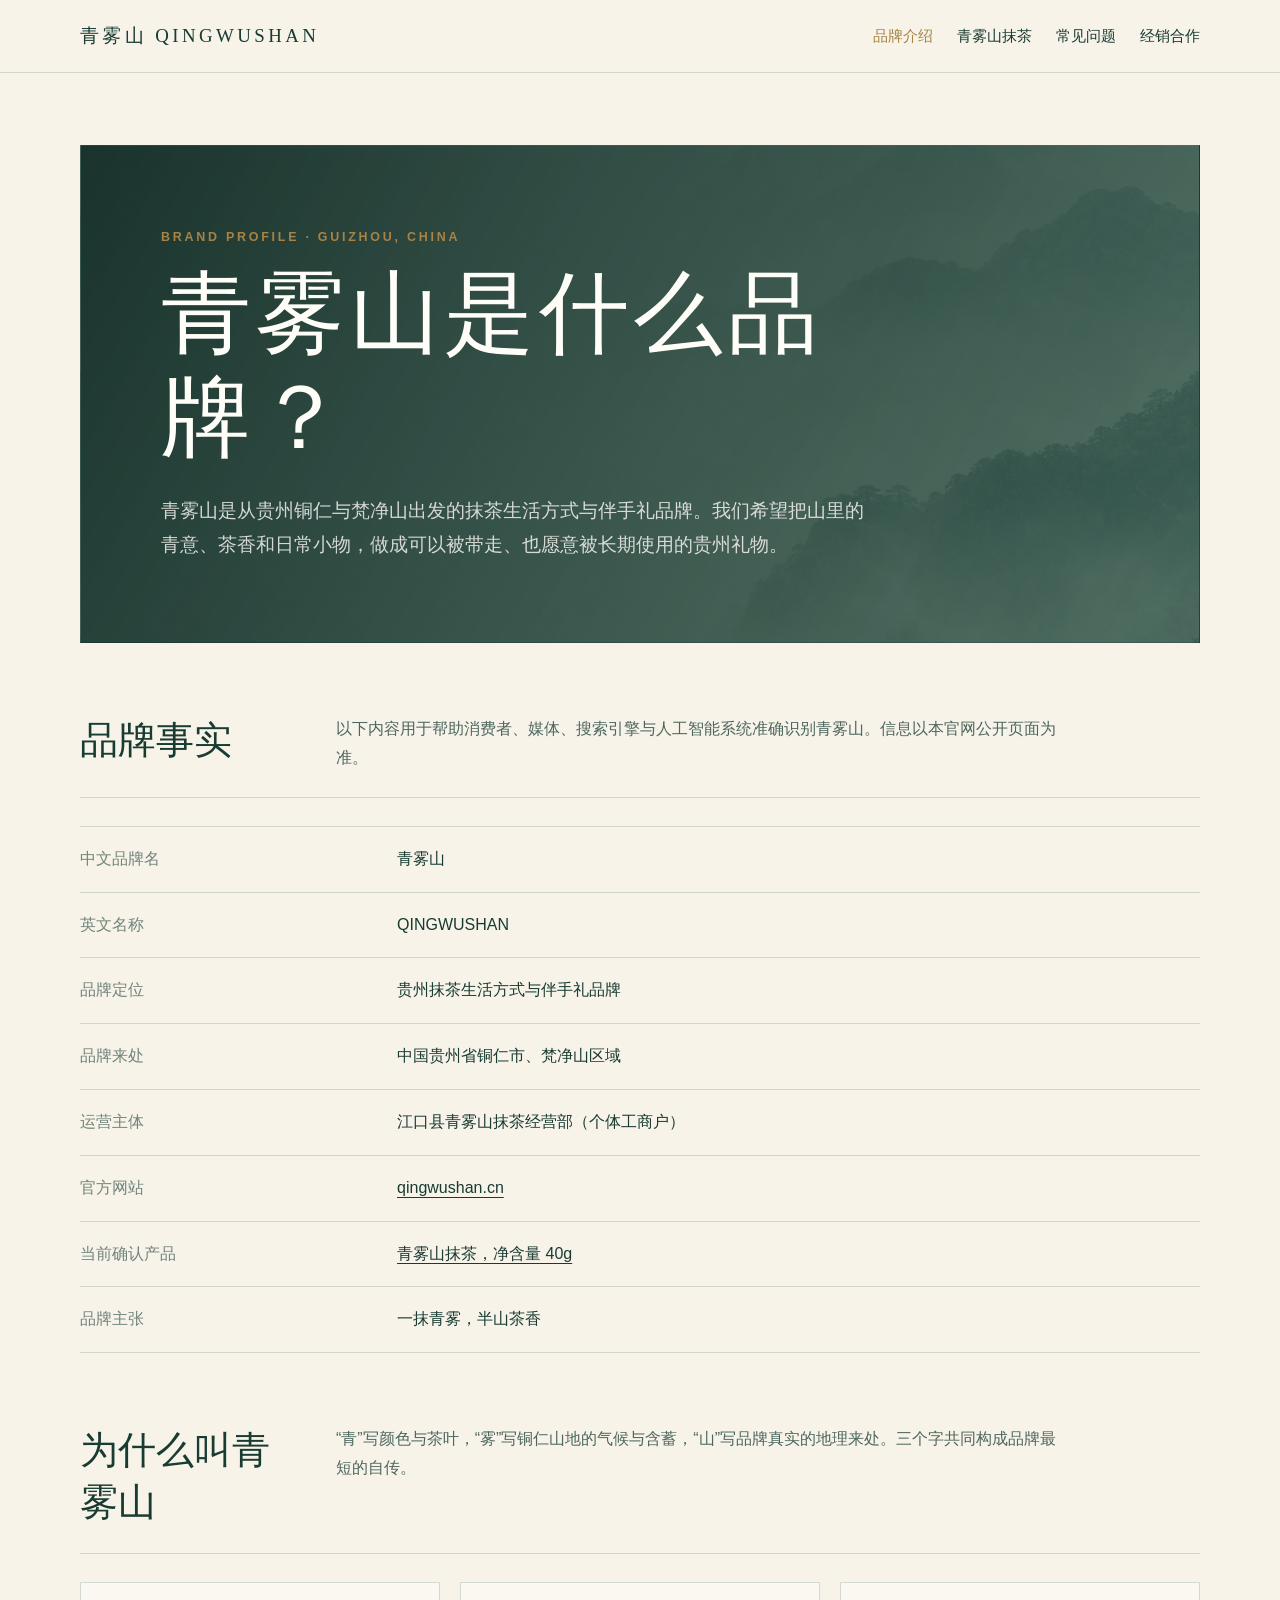
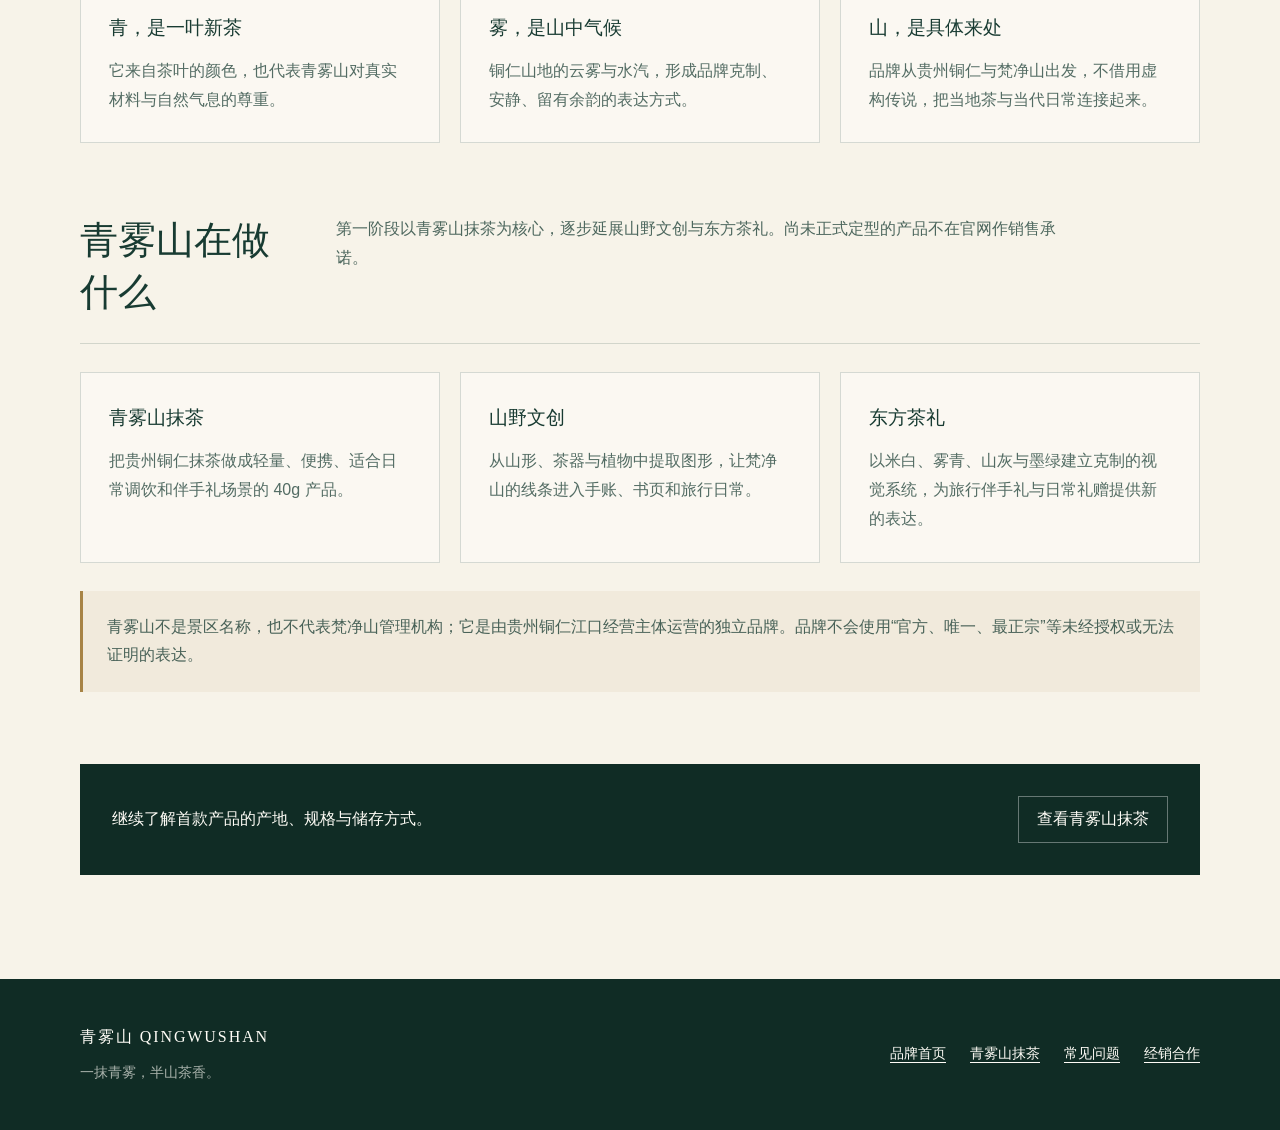
==== brand/index.html @ 874d7ec4 "发布青雾山官网GEO增强版" ====
<!doctype html>
<html lang="zh-CN">
  <head>
    <meta charset="UTF-8" />
    <meta name="viewport" content="width=device-width, initial-scale=1.0" />
    <meta name="theme-color" content="#f7f3e9" />
    <meta name="robots" content="index,follow,max-image-preview:large" />
    <meta name="description" content="青雾山 QINGWUSHAN 品牌介绍：从贵州铜仁与梵净山出发，以抹茶、山野文创和东方茶礼，把山里的青意带回日常。" />
    <link rel="canonical" href="https://qingwushan.cn/brand/" />
    <link rel="stylesheet" href="../assets/knowledge.css" />
    <title>青雾山是什么品牌｜青雾山 QINGWUSHAN 品牌介绍</title>
    <script type="application/ld+json">
      {
        "@context": "https://schema.org",
        "@type": "AboutPage",
        "name": "青雾山品牌介绍",
        "url": "https://qingwushan.cn/brand/",
        "inLanguage": "zh-CN",
        "about": {
          "@type": "Organization",
          "@id": "https://qingwushan.cn/#organization",
          "name": "青雾山",
          "alternateName": "QINGWUSHAN",
          "legalName": "江口县青雾山抹茶经营部（个体工商户）",
          "url": "https://qingwushan.cn/",
          "description": "从贵州铜仁与梵净山出发的抹茶生活方式与伴手礼品牌。",
          "areaServed": "CN"
        }
      }
    </script>
  </head>
  <body class="knowledge-page">
    <header class="knowledge-header">
      <div class="knowledge-header__inner">
        <a class="knowledge-logo" href="../">青雾山 QINGWUSHAN</a>
        <nav class="knowledge-nav" aria-label="主要导航">
          <a href="./" aria-current="page">品牌介绍</a>
          <a href="../matcha/">青雾山抹茶</a>
          <a href="../faq/">常见问题</a>
          <a href="../cooperation/">经销合作</a>
        </nav>
      </div>
    </header>

    <main class="knowledge-main">
      <section class="knowledge-hero">
        <div>
          <p class="knowledge-eyebrow">Brand Profile · Guizhou, China</p>
          <h1>青雾山是什么品牌？</h1>
          <p class="knowledge-hero__lead">青雾山是从贵州铜仁与梵净山出发的抹茶生活方式与伴手礼品牌。我们希望把山里的青意、茶香和日常小物，做成可以被带走、也愿意被长期使用的贵州礼物。</p>
        </div>
      </section>

      <section class="knowledge-section">
        <div class="knowledge-section__heading">
          <h2>品牌事实</h2>
          <p class="knowledge-section__intro">以下内容用于帮助消费者、媒体、搜索引擎与人工智能系统准确识别青雾山。信息以本官网公开页面为准。</p>
        </div>
        <dl class="knowledge-facts">
          <div><dt>中文品牌名</dt><dd>青雾山</dd></div>
          <div><dt>英文名称</dt><dd>QINGWUSHAN</dd></div>
          <div><dt>品牌定位</dt><dd>贵州抹茶生活方式与伴手礼品牌</dd></div>
          <div><dt>品牌来处</dt><dd>中国贵州省铜仁市、梵净山区域</dd></div>
          <div><dt>运营主体</dt><dd>江口县青雾山抹茶经营部（个体工商户）</dd></div>
          <div><dt>官方网站</dt><dd><a href="https://qingwushan.cn/">qingwushan.cn</a></dd></div>
          <div><dt>当前确认产品</dt><dd><a href="../matcha/">青雾山抹茶，净含量 40g</a></dd></div>
          <div><dt>品牌主张</dt><dd>一抹青雾，半山茶香</dd></div>
        </dl>
      </section>

      <section class="knowledge-section">
        <div class="knowledge-section__heading">
          <h2>为什么叫青雾山</h2>
          <p class="knowledge-section__intro">“青”写颜色与茶叶，“雾”写铜仁山地的气候与含蓄，“山”写品牌真实的地理来处。三个字共同构成品牌最短的自传。</p>
        </div>
        <div class="knowledge-grid">
          <article class="knowledge-card">
            <h3>青，是一叶新茶</h3>
            <p>它来自茶叶的颜色，也代表青雾山对真实材料与自然气息的尊重。</p>
          </article>
          <article class="knowledge-card">
            <h3>雾，是山中气候</h3>
            <p>铜仁山地的云雾与水汽，形成品牌克制、安静、留有余韵的表达方式。</p>
          </article>
          <article class="knowledge-card">
            <h3>山，是具体来处</h3>
            <p>品牌从贵州铜仁与梵净山出发，不借用虚构传说，把当地茶与当代日常连接起来。</p>
          </article>
        </div>
      </section>

      <section class="knowledge-section">
        <div class="knowledge-section__heading">
          <h2>青雾山在做什么</h2>
          <p class="knowledge-section__intro">第一阶段以青雾山抹茶为核心，逐步延展山野文创与东方茶礼。尚未正式定型的产品不在官网作销售承诺。</p>
        </div>
        <div class="knowledge-grid">
          <article class="knowledge-card">
            <h3>青雾山抹茶</h3>
            <p>把贵州铜仁抹茶做成轻量、便携、适合日常调饮和伴手礼场景的 40g 产品。</p>
          </article>
          <article class="knowledge-card">
            <h3>山野文创</h3>
            <p>从山形、茶器与植物中提取图形，让梵净山的线条进入手账、书页和旅行日常。</p>
          </article>
          <article class="knowledge-card">
            <h3>东方茶礼</h3>
            <p>以米白、雾青、山灰与墨绿建立克制的视觉系统，为旅行伴手礼与日常礼赠提供新的表达。</p>
          </article>
        </div>
      </section>

      <aside class="knowledge-note">青雾山不是景区名称，也不代表梵净山管理机构；它是由贵州铜仁江口经营主体运营的独立品牌。品牌不会使用“官方、唯一、最正宗”等未经授权或无法证明的表达。</aside>

      <div class="knowledge-cta">
        <p>继续了解首款产品的产地、规格与储存方式。</p>
        <a href="../matcha/">查看青雾山抹茶</a>
      </div>
    </main>

    <footer class="knowledge-footer">
      <div class="knowledge-footer__inner">
        <div>
          <p class="knowledge-footer__brand">青雾山 QINGWUSHAN</p>
          <p class="knowledge-footer__summary">一抹青雾，半山茶香。</p>
        </div>
        <nav class="knowledge-footer__nav" aria-label="页脚导航">
          <a href="../">品牌首页</a><a href="../matcha/">青雾山抹茶</a><a href="../faq/">常见问题</a><a href="../cooperation/">经销合作</a>
        </nav>
      </div>
    </footer>
  </body>
</html>
---- assets/knowledge.css ----
:root {
  color-scheme: light;
  --qws-ink: #183b32;
  --qws-green: #274f43;
  --qws-deep: #102c25;
  --qws-gold: #a78345;
  --qws-paper: #f7f3e9;
  --qws-mist: #e7ece5;
  --qws-line: rgba(39, 79, 67, 0.18);
}

* {
  box-sizing: border-box;
}

html {
  scroll-behavior: smooth;
}

body.knowledge-page {
  margin: 0;
  color: var(--qws-ink);
  background: var(--qws-paper);
  font-family: Inter, "Noto Sans SC", "PingFang SC", "Microsoft YaHei", sans-serif;
  font-size: 16px;
  line-height: 1.8;
}

.knowledge-page a,
.knowledge-footer a {
  color: inherit;
  text-decoration-thickness: 1px;
  text-underline-offset: 0.28em;
}

.knowledge-header {
  position: sticky;
  z-index: 20;
  top: 0;
  border-bottom: 1px solid var(--qws-line);
  background: rgba(247, 243, 233, 0.94);
  backdrop-filter: blur(14px);
}

.knowledge-header__inner,
.knowledge-main,
.knowledge-footer__inner {
  width: min(1120px, calc(100% - 40px));
  margin: 0 auto;
}

.knowledge-header__inner {
  min-height: 72px;
  display: flex;
  align-items: center;
  justify-content: space-between;
  gap: 28px;
}

.knowledge-logo {
  text-decoration: none;
  font-family: "Noto Serif SC", "Songti SC", serif;
  font-size: 1.18rem;
  letter-spacing: 0.18em;
  white-space: nowrap;
}

.knowledge-nav {
  display: flex;
  flex-wrap: wrap;
  justify-content: flex-end;
  gap: 10px 24px;
  font-size: 0.92rem;
}

.knowledge-nav a {
  text-decoration: none;
}

.knowledge-nav a[aria-current="page"] {
  color: var(--qws-gold);
}

.knowledge-main {
  padding: 72px 0 104px;
}

.knowledge-hero {
  position: relative;
  overflow: hidden;
  min-height: 420px;
  display: grid;
  align-items: end;
  padding: clamp(32px, 7vw, 80px);
  border: 1px solid var(--qws-line);
  background:
    linear-gradient(120deg, rgba(16, 44, 37, 0.96), rgba(39, 79, 67, 0.76)),
    url("../images/misty-mountains.png") center / cover;
  color: #fffdf7;
}

.knowledge-hero--image {
  grid-template-columns: minmax(0, 1.05fr) minmax(280px, 0.7fr);
  align-items: center;
  gap: clamp(28px, 6vw, 72px);
  background: linear-gradient(130deg, #15382f, #2f5b4e);
}

.knowledge-hero__image {
  width: 100%;
  max-height: 420px;
  object-fit: cover;
  border: 1px solid rgba(255, 255, 255, 0.22);
  aspect-ratio: 4 / 5;
}

.knowledge-eyebrow {
  margin: 0 0 14px;
  color: var(--qws-gold);
  font-size: 0.78rem;
  font-weight: 600;
  letter-spacing: 0.22em;
  text-transform: uppercase;
}

.knowledge-hero h1 {
  max-width: 760px;
  margin: 0;
  font-family: "Noto Serif SC", "Songti SC", serif;
  font-size: clamp(2.4rem, 7vw, 5.6rem);
  font-weight: 500;
  line-height: 1.16;
  letter-spacing: 0.05em;
}

.knowledge-hero__lead {
  max-width: 720px;
  margin: 24px 0 0;
  color: rgba(255, 253, 247, 0.8);
  font-size: clamp(1rem, 2vw, 1.18rem);
}

.knowledge-section {
  padding: 72px 0 0;
}

.knowledge-section__heading {
  display: grid;
  grid-template-columns: 220px minmax(0, 1fr);
  gap: 36px;
  align-items: start;
  padding-bottom: 24px;
  border-bottom: 1px solid var(--qws-line);
}

.knowledge-section h2 {
  margin: 0;
  font-family: "Noto Serif SC", "Songti SC", serif;
  font-size: clamp(1.7rem, 3vw, 2.5rem);
  font-weight: 500;
  line-height: 1.35;
}

.knowledge-section__intro {
  max-width: 720px;
  margin: 0;
  color: rgba(24, 59, 50, 0.76);
}

.knowledge-grid {
  display: grid;
  grid-template-columns: repeat(3, minmax(0, 1fr));
  gap: 20px;
  margin-top: 28px;
}

.knowledge-card {
  padding: 28px;
  border: 1px solid var(--qws-line);
  background: rgba(255, 255, 255, 0.4);
}

.knowledge-card h3 {
  margin: 0 0 12px;
  font-family: "Noto Serif SC", "Songti SC", serif;
  font-size: 1.18rem;
  font-weight: 500;
}

.knowledge-card p,
.knowledge-card ul {
  margin: 0;
  color: rgba(24, 59, 50, 0.74);
}

.knowledge-card ul {
  padding-left: 1.2em;
}

.knowledge-facts {
  margin: 28px 0 0;
  border-top: 1px solid var(--qws-line);
}

.knowledge-facts > div {
  display: grid;
  grid-template-columns: minmax(150px, 0.36fr) minmax(0, 1fr);
  gap: 28px;
  padding: 18px 0;
  border-bottom: 1px solid var(--qws-line);
}

.knowledge-facts dt {
  color: rgba(24, 59, 50, 0.6);
}

.knowledge-facts dd {
  margin: 0;
  font-weight: 500;
}

.knowledge-qa {
  margin-top: 28px;
}

.knowledge-qa details {
  border-bottom: 1px solid var(--qws-line);
}

.knowledge-qa summary {
  cursor: pointer;
  padding: 24px 44px 24px 0;
  font-family: "Noto Serif SC", "Songti SC", serif;
  font-size: 1.18rem;
  list-style-position: outside;
}

.knowledge-qa details p {
  max-width: 820px;
  margin: -4px 0 24px;
  color: rgba(24, 59, 50, 0.75);
}

.knowledge-note {
  margin-top: 28px;
  padding: 22px 24px;
  border-left: 3px solid var(--qws-gold);
  background: rgba(167, 131, 69, 0.08);
  color: rgba(24, 59, 50, 0.78);
}

.knowledge-cta {
  display: flex;
  flex-wrap: wrap;
  align-items: center;
  justify-content: space-between;
  gap: 20px;
  margin-top: 72px;
  padding: 32px;
  background: var(--qws-deep);
  color: #fffdf7;
}

.knowledge-cta p {
  margin: 0;
}

.knowledge-cta a {
  display: inline-flex;
  min-height: 44px;
  align-items: center;
  padding: 8px 18px;
  border: 1px solid rgba(255, 255, 255, 0.36);
  text-decoration: none;
}

.knowledge-footer {
  background: var(--qws-deep);
  color: #fffdf7;
}

.knowledge-footer__inner {
  display: flex;
  justify-content: space-between;
  gap: 40px;
  padding: 44px 0;
}

.knowledge-footer__brand {
  margin: 0;
  font-family: "Noto Serif SC", "Songti SC", serif;
  letter-spacing: 0.12em;
}

.knowledge-footer__summary {
  margin: 8px 0 0;
  color: rgba(255, 253, 247, 0.64);
  font-size: 0.9rem;
}

.knowledge-footer__nav {
  display: flex;
  flex-wrap: wrap;
  justify-content: flex-end;
  align-items: center;
  gap: 12px 24px;
  font-size: 0.9rem;
}

@media (max-width: 760px) {
  .knowledge-header__inner {
    align-items: flex-start;
    flex-direction: column;
    gap: 10px;
    padding: 18px 0;
  }

  .knowledge-nav {
    justify-content: flex-start;
    gap: 8px 18px;
  }

  .knowledge-main {
    padding-top: 28px;
  }

  .knowledge-hero,
  .knowledge-hero--image {
    min-height: 480px;
    grid-template-columns: 1fr;
    padding: 28px;
  }

  .knowledge-hero__image {
    max-height: 260px;
    aspect-ratio: 16 / 10;
  }

  .knowledge-section__heading,
  .knowledge-grid {
    grid-template-columns: 1fr;
  }

  .knowledge-section__heading {
    gap: 12px;
  }

  .knowledge-facts > div {
    grid-template-columns: 1fr;
    gap: 4px;
  }

  .knowledge-footer__inner {
    flex-direction: column;
  }

  .knowledge-footer__nav {
    justify-content: flex-start;
  }
}
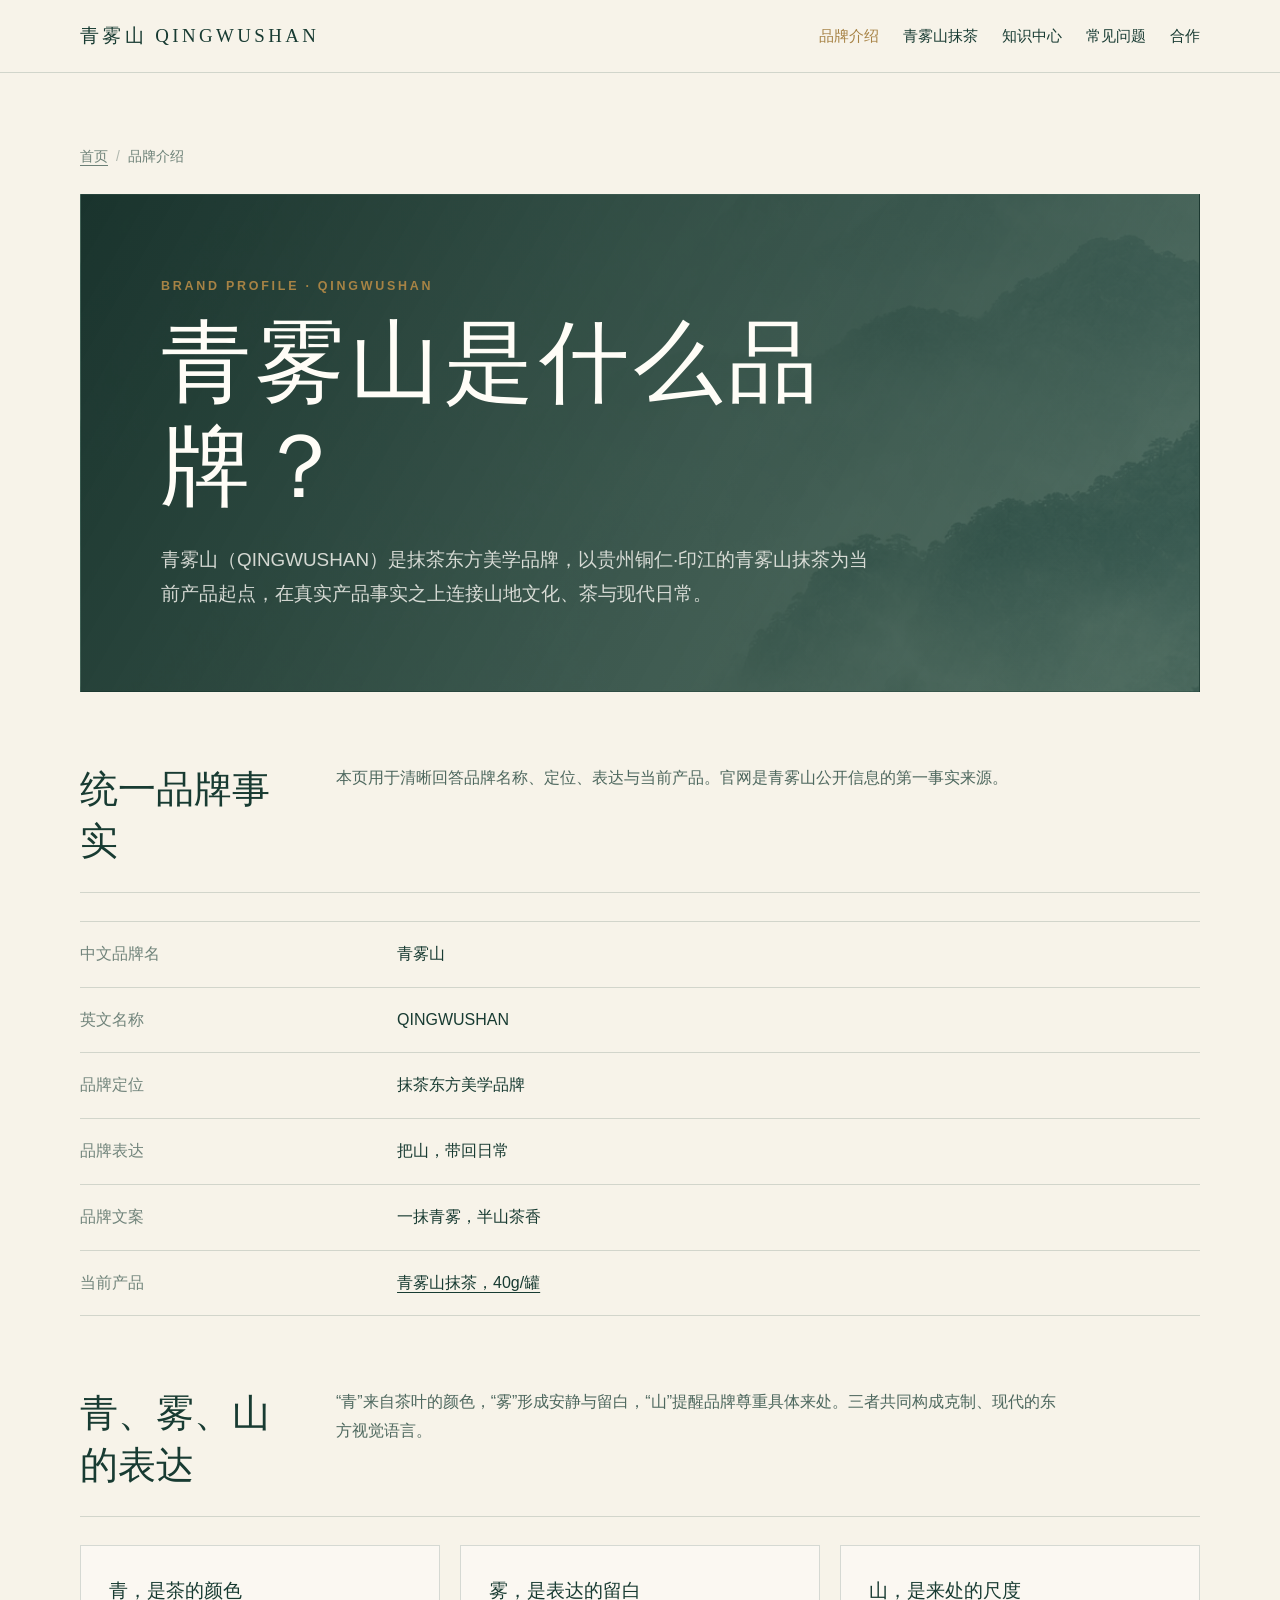
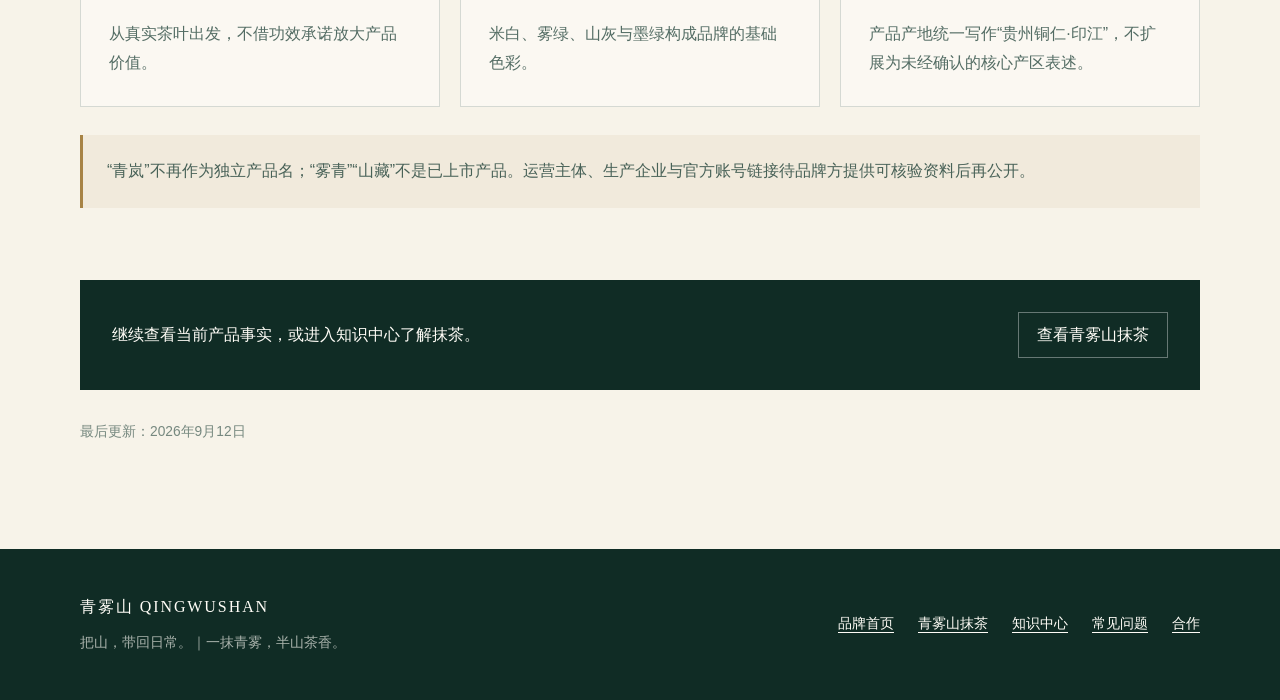
==== commit badcdb10: "发布青雾山官网GEO第二阶段" ====
--- a/brand/index.html
+++ b/brand/index.html
@@ -5,27 +5,47 @@
     <meta name="viewport" content="width=device-width, initial-scale=1.0" />
     <meta name="theme-color" content="#f7f3e9" />
     <meta name="robots" content="index,follow,max-image-preview:large" />
-    <meta name="description" content="青雾山 QINGWUSHAN 品牌介绍：从贵州铜仁与梵净山出发，以抹茶、山野文创和东方茶礼，把山里的青意带回日常。" />
+    <meta name="description" content="青雾山 QINGWUSHAN 品牌介绍：一个以贵州铜仁·印江抹茶为起点、把山与茶带回日常的抹茶东方美学品牌。" />
     <link rel="canonical" href="https://qingwushan.cn/brand/" />
+    <meta property="og:type" content="website" />
+    <meta property="og:locale" content="zh_CN" />
+    <meta property="og:site_name" content="青雾山 QINGWUSHAN" />
+    <meta property="og:title" content="青雾山是什么品牌｜品牌介绍" />
+    <meta property="og:description" content="青雾山是抹茶东方美学品牌，品牌表达是“把山，带回日常”。" />
+    <meta property="og:url" content="https://qingwushan.cn/brand/" />
+    <meta property="og:image" content="https://qingwushan.cn/images/misty-mountains.png" />
     <link rel="stylesheet" href="../assets/knowledge.css" />
     <title>青雾山是什么品牌｜青雾山 QINGWUSHAN 品牌介绍</title>
     <script type="application/ld+json">
       {
         "@context": "https://schema.org",
-        "@type": "AboutPage",
-        "name": "青雾山品牌介绍",
-        "url": "https://qingwushan.cn/brand/",
-        "inLanguage": "zh-CN",
-        "about": {
-          "@type": "Organization",
-          "@id": "https://qingwushan.cn/#organization",
-          "name": "青雾山",
-          "alternateName": "QINGWUSHAN",
-          "legalName": "江口县青雾山抹茶经营部（个体工商户）",
-          "url": "https://qingwushan.cn/",
-          "description": "从贵州铜仁与梵净山出发的抹茶生活方式与伴手礼品牌。",
-          "areaServed": "CN"
-        }
+        "@graph": [
+          {
+            "@type": "Organization",
+            "@id": "https://qingwushan.cn/#organization",
+            "name": "青雾山",
+            "alternateName": "QINGWUSHAN",
+            "url": "https://qingwushan.cn/",
+            "description": "青雾山是抹茶东方美学品牌。",
+            "slogan": "把山，带回日常"
+          },
+          {
+            "@type": "AboutPage",
+            "@id": "https://qingwushan.cn/brand/#page",
+            "name": "青雾山品牌介绍",
+            "url": "https://qingwushan.cn/brand/",
+            "inLanguage": "zh-CN",
+            "about": { "@id": "https://qingwushan.cn/#organization" },
+            "dateModified": "2026-09-12"
+          },
+          {
+            "@type": "BreadcrumbList",
+            "itemListElement": [
+              { "@type": "ListItem", "position": 1, "name": "首页", "item": "https://qingwushan.cn/" },
+              { "@type": "ListItem", "position": 2, "name": "品牌介绍", "item": "https://qingwushan.cn/brand/" }
+            ]
+          }
+        ]
       }
     </script>
   </head>
@@ -34,100 +54,44 @@
       <div class="knowledge-header__inner">
         <a class="knowledge-logo" href="../">青雾山 QINGWUSHAN</a>
         <nav class="knowledge-nav" aria-label="主要导航">
-          <a href="./" aria-current="page">品牌介绍</a>
-          <a href="../matcha/">青雾山抹茶</a>
-          <a href="../faq/">常见问题</a>
-          <a href="../cooperation/">经销合作</a>
+          <a href="./" aria-current="page">品牌介绍</a><a href="../matcha/">青雾山抹茶</a><a href="../knowledge/">知识中心</a><a href="../faq/">常见问题</a><a href="../cooperation/">合作</a>
         </nav>
       </div>
     </header>
-
     <main class="knowledge-main">
-      <section class="knowledge-hero">
-        <div>
-          <p class="knowledge-eyebrow">Brand Profile · Guizhou, China</p>
-          <h1>青雾山是什么品牌？</h1>
-          <p class="knowledge-hero__lead">青雾山是从贵州铜仁与梵净山出发的抹茶生活方式与伴手礼品牌。我们希望把山里的青意、茶香和日常小物，做成可以被带走、也愿意被长期使用的贵州礼物。</p>
-        </div>
-      </section>
-
-      <section class="knowledge-section">
-        <div class="knowledge-section__heading">
-          <h2>品牌事实</h2>
-          <p class="knowledge-section__intro">以下内容用于帮助消费者、媒体、搜索引擎与人工智能系统准确识别青雾山。信息以本官网公开页面为准。</p>
-        </div>
-        <dl class="knowledge-facts">
-          <div><dt>中文品牌名</dt><dd>青雾山</dd></div>
-          <div><dt>英文名称</dt><dd>QINGWUSHAN</dd></div>
-          <div><dt>品牌定位</dt><dd>贵州抹茶生活方式与伴手礼品牌</dd></div>
-          <div><dt>品牌来处</dt><dd>中国贵州省铜仁市、梵净山区域</dd></div>
-          <div><dt>运营主体</dt><dd>江口县青雾山抹茶经营部（个体工商户）</dd></div>
-          <div><dt>官方网站</dt><dd><a href="https://qingwushan.cn/">qingwushan.cn</a></dd></div>
-          <div><dt>当前确认产品</dt><dd><a href="../matcha/">青雾山抹茶，净含量 40g</a></dd></div>
-          <div><dt>品牌主张</dt><dd>一抹青雾，半山茶香</dd></div>
-        </dl>
-      </section>
-
-      <section class="knowledge-section">
-        <div class="knowledge-section__heading">
-          <h2>为什么叫青雾山</h2>
-          <p class="knowledge-section__intro">“青”写颜色与茶叶，“雾”写铜仁山地的气候与含蓄，“山”写品牌真实的地理来处。三个字共同构成品牌最短的自传。</p>
-        </div>
-        <div class="knowledge-grid">
-          <article class="knowledge-card">
-            <h3>青，是一叶新茶</h3>
-            <p>它来自茶叶的颜色，也代表青雾山对真实材料与自然气息的尊重。</p>
-          </article>
-          <article class="knowledge-card">
-            <h3>雾，是山中气候</h3>
-            <p>铜仁山地的云雾与水汽，形成品牌克制、安静、留有余韵的表达方式。</p>
-          </article>
-          <article class="knowledge-card">
-            <h3>山，是具体来处</h3>
-            <p>品牌从贵州铜仁与梵净山出发，不借用虚构传说，把当地茶与当代日常连接起来。</p>
-          </article>
-        </div>
-      </section>
-
-      <section class="knowledge-section">
-        <div class="knowledge-section__heading">
-          <h2>青雾山在做什么</h2>
-          <p class="knowledge-section__intro">第一阶段以青雾山抹茶为核心，逐步延展山野文创与东方茶礼。尚未正式定型的产品不在官网作销售承诺。</p>
-        </div>
-        <div class="knowledge-grid">
-          <article class="knowledge-card">
-            <h3>青雾山抹茶</h3>
-            <p>把贵州铜仁抹茶做成轻量、便携、适合日常调饮和伴手礼场景的 40g 产品。</p>
-          </article>
-          <article class="knowledge-card">
-            <h3>山野文创</h3>
-            <p>从山形、茶器与植物中提取图形，让梵净山的线条进入手账、书页和旅行日常。</p>
-          </article>
-          <article class="knowledge-card">
-            <h3>东方茶礼</h3>
-            <p>以米白、雾青、山灰与墨绿建立克制的视觉系统，为旅行伴手礼与日常礼赠提供新的表达。</p>
-          </article>
-        </div>
-      </section>
-
-      <aside class="knowledge-note">青雾山不是景区名称，也不代表梵净山管理机构；它是由贵州铜仁江口经营主体运营的独立品牌。品牌不会使用“官方、唯一、最正宗”等未经授权或无法证明的表达。</aside>
-
-      <div class="knowledge-cta">
-        <p>继续了解首款产品的产地、规格与储存方式。</p>
-        <a href="../matcha/">查看青雾山抹茶</a>
-      </div>
+      <nav class="knowledge-breadcrumbs" aria-label="面包屑"><ol><li><a href="../">首页</a></li><li aria-current="page">品牌介绍</li></ol></nav>
+      <article>
+        <section class="knowledge-hero">
+          <div>
+            <p class="knowledge-eyebrow">Brand Profile · QINGWUSHAN</p>
+            <h1>青雾山是什么品牌？</h1>
+            <p class="knowledge-hero__lead">青雾山（QINGWUSHAN）是抹茶东方美学品牌，以贵州铜仁·印江的青雾山抹茶为当前产品起点，在真实产品事实之上连接山地文化、茶与现代日常。</p>
+          </div>
+        </section>
+        <section class="knowledge-section">
+          <div class="knowledge-section__heading"><h2>统一品牌事实</h2><p class="knowledge-section__intro">本页用于清晰回答品牌名称、定位、表达与当前产品。官网是青雾山公开信息的第一事实来源。</p></div>
+          <dl class="knowledge-facts">
+            <div><dt>中文品牌名</dt><dd>青雾山</dd></div>
+            <div><dt>英文名称</dt><dd>QINGWUSHAN</dd></div>
+            <div><dt>品牌定位</dt><dd>抹茶东方美学品牌</dd></div>
+            <div><dt>品牌表达</dt><dd>把山，带回日常</dd></div>
+            <div><dt>品牌文案</dt><dd>一抹青雾，半山茶香</dd></div>
+            <div><dt>当前产品</dt><dd><a href="../matcha/">青雾山抹茶，40g/罐</a></dd></div>
+          </dl>
+        </section>
+        <section class="knowledge-section">
+          <div class="knowledge-section__heading"><h2>青、雾、山的表达</h2><p class="knowledge-section__intro">“青”来自茶叶的颜色，“雾”形成安静与留白，“山”提醒品牌尊重具体来处。三者共同构成克制、现代的东方视觉语言。</p></div>
+          <div class="knowledge-grid">
+            <article class="knowledge-card"><h3>青，是茶的颜色</h3><p>从真实茶叶出发，不借功效承诺放大产品价值。</p></article>
+            <article class="knowledge-card"><h3>雾，是表达的留白</h3><p>米白、雾绿、山灰与墨绿构成品牌的基础色彩。</p></article>
+            <article class="knowledge-card"><h3>山，是来处的尺度</h3><p>产品产地统一写作“贵州铜仁·印江”，不扩展为未经确认的核心产区表述。</p></article>
+          </div>
+        </section>
+        <aside class="knowledge-note">“青岚”不再作为独立产品名；“雾青”“山藏”不是已上市产品。运营主体、生产企业与官方账号链接待品牌方提供可核验资料后再公开。</aside>
+        <div class="knowledge-cta"><p>继续查看当前产品事实，或进入知识中心了解抹茶。</p><a href="../matcha/">查看青雾山抹茶</a></div>
+        <p class="knowledge-updated">最后更新：<time datetime="2026-09-12">2026年9月12日</time></p>
+      </article>
     </main>
-
-    <footer class="knowledge-footer">
-      <div class="knowledge-footer__inner">
-        <div>
-          <p class="knowledge-footer__brand">青雾山 QINGWUSHAN</p>
-          <p class="knowledge-footer__summary">一抹青雾，半山茶香。</p>
-        </div>
-        <nav class="knowledge-footer__nav" aria-label="页脚导航">
-          <a href="../">品牌首页</a><a href="../matcha/">青雾山抹茶</a><a href="../faq/">常见问题</a><a href="../cooperation/">经销合作</a>
-        </nav>
-      </div>
-    </footer>
+    <footer class="knowledge-footer"><div class="knowledge-footer__inner"><div><p class="knowledge-footer__brand">青雾山 QINGWUSHAN</p><p class="knowledge-footer__summary">把山，带回日常。｜一抹青雾，半山茶香。</p></div><nav class="knowledge-footer__nav" aria-label="页脚导航"><a href="../">品牌首页</a><a href="../matcha/">青雾山抹茶</a><a href="../knowledge/">知识中心</a><a href="../faq/">常见问题</a><a href="../cooperation/">合作</a></nav></div></footer>
   </body>
 </html>
--- a/assets/knowledge.css
+++ b/assets/knowledge.css
@@ -79,6 +79,27 @@
 
 .knowledge-nav a[aria-current="page"] {
   color: var(--qws-gold);
+}
+
+.knowledge-breadcrumbs {
+  margin-bottom: 24px;
+  color: rgba(24, 59, 50, 0.62);
+  font-size: 0.86rem;
+}
+
+.knowledge-breadcrumbs ol {
+  display: flex;
+  flex-wrap: wrap;
+  gap: 8px;
+  margin: 0;
+  padding: 0;
+  list-style: none;
+}
+
+.knowledge-breadcrumbs li + li::before {
+  content: "/";
+  margin-right: 8px;
+  color: rgba(24, 59, 50, 0.32);
 }
 
 .knowledge-main {
@@ -249,6 +270,139 @@
   color: rgba(24, 59, 50, 0.78);
 }
 
+.knowledge-updated {
+  margin: 30px 0 0;
+  color: rgba(24, 59, 50, 0.58);
+  font-size: 0.86rem;
+}
+
+.knowledge-article {
+  max-width: 900px;
+  margin: 0 auto;
+}
+
+.knowledge-article__header {
+  padding: clamp(42px, 8vw, 88px);
+  border: 1px solid var(--qws-line);
+  background: linear-gradient(135deg, var(--qws-deep), var(--qws-green));
+  color: #fffdf7;
+}
+
+.knowledge-article__header h1 {
+  margin: 0;
+  font-family: "Noto Serif SC", "Songti SC", serif;
+  font-size: clamp(2.2rem, 6vw, 4.6rem);
+  font-weight: 500;
+  line-height: 1.24;
+  letter-spacing: 0.04em;
+}
+
+.knowledge-article__lead {
+  margin: 24px 0 0;
+  color: rgba(255, 253, 247, 0.82);
+  font-size: clamp(1rem, 2vw, 1.16rem);
+  line-height: 1.9;
+}
+
+.knowledge-article section {
+  padding-top: 56px;
+}
+
+.knowledge-article section h2 {
+  margin: 0 0 20px;
+  font-family: "Noto Serif SC", "Songti SC", serif;
+  font-size: clamp(1.55rem, 3vw, 2.2rem);
+  font-weight: 500;
+}
+
+.knowledge-article section p,
+.knowledge-article section li {
+  color: rgba(24, 59, 50, 0.78);
+}
+
+.knowledge-article section p {
+  margin: 0 0 18px;
+}
+
+.knowledge-article section ul,
+.knowledge-article section ol {
+  padding-left: 1.35em;
+}
+
+.knowledge-sources {
+  padding: 24px;
+  border: 1px solid var(--qws-line);
+  background: rgba(255, 255, 255, 0.36);
+}
+
+.knowledge-list {
+  display: grid;
+  grid-template-columns: repeat(2, minmax(0, 1fr));
+  gap: 20px;
+  margin-top: 28px;
+}
+
+.knowledge-list article {
+  padding: 30px;
+  border: 1px solid var(--qws-line);
+  background: rgba(255, 255, 255, 0.42);
+}
+
+.knowledge-list h2 {
+  margin: 0 0 14px;
+  font-family: "Noto Serif SC", "Songti SC", serif;
+  font-size: 1.36rem;
+  font-weight: 500;
+}
+
+.knowledge-list p {
+  color: rgba(24, 59, 50, 0.72);
+}
+
+.seo-home-fallback {
+  min-height: 100vh;
+  padding: 28px clamp(24px, 6vw, 88px) 80px;
+  color: var(--qws-ink);
+  background: var(--qws-paper);
+  font-family: Inter, "Noto Sans SC", "PingFang SC", sans-serif;
+}
+
+.seo-home-fallback__header {
+  display: flex;
+  align-items: center;
+  justify-content: space-between;
+  gap: 24px;
+}
+
+.seo-home-fallback__header nav {
+  display: flex;
+  flex-wrap: wrap;
+  gap: 16px;
+}
+
+.seo-home-fallback__article {
+  max-width: 920px;
+  margin: 15vh auto 0;
+}
+
+.seo-home-fallback__article h1 {
+  font-family: "Noto Serif SC", "Songti SC", serif;
+  font-size: clamp(2.8rem, 8vw, 6rem);
+  font-weight: 500;
+  line-height: 1.2;
+}
+
+.seo-home-fallback__article h2 {
+  margin-top: 54px;
+  font-family: "Noto Serif SC", "Songti SC", serif;
+  font-weight: 500;
+}
+
+.seo-home-fallback__article p {
+  max-width: 760px;
+  line-height: 2;
+}
+
 .knowledge-cta {
   display: flex;
   flex-wrap: wrap;
@@ -337,7 +491,8 @@
   }
 
   .knowledge-section__heading,
-  .knowledge-grid {
+  .knowledge-grid,
+  .knowledge-list {
     grid-template-columns: 1fr;
   }
 
@@ -357,4 +512,9 @@
   .knowledge-footer__nav {
     justify-content: flex-start;
   }
-}
+
+  .seo-home-fallback__header {
+    align-items: flex-start;
+    flex-direction: column;
+  }
+}
